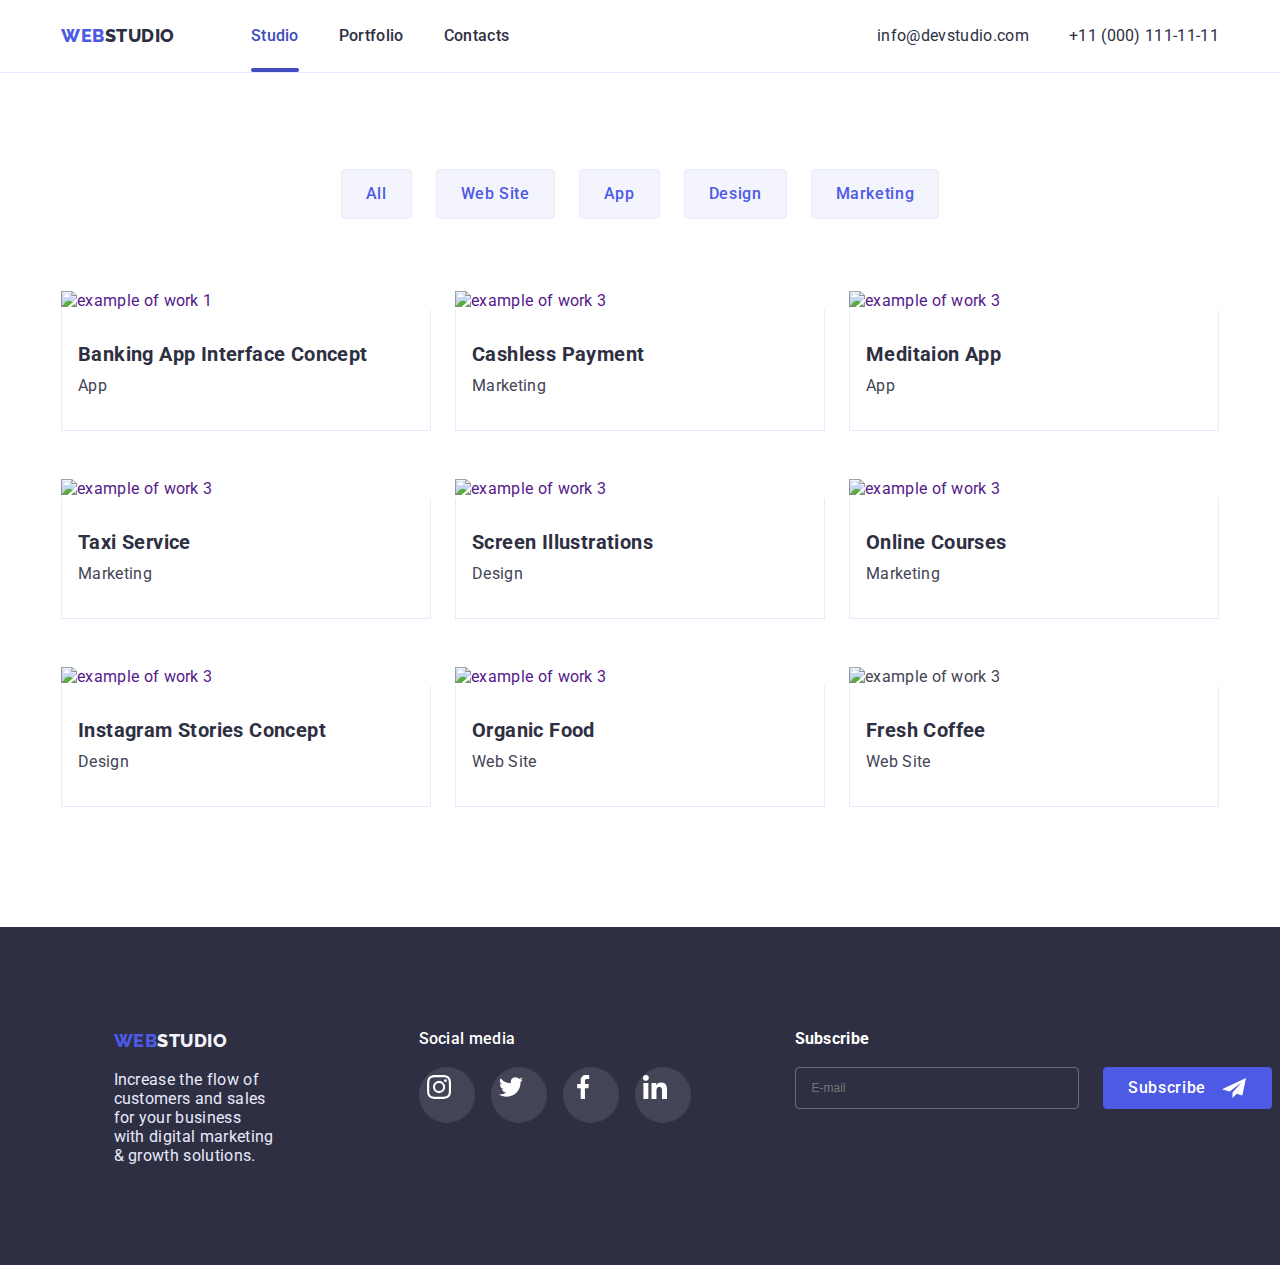
==== portfolio.html @ ab97c9da "mobile-navigation added" ====
<!DOCTYPE html>
<html lang="en">

<head>
    <meta charset="UTF-8">
    <meta http-equiv="X-UA-Compatible" content="IE=edge">
    <meta name="viewport" content="width=device-width, initial-scale=1.0">
    <title>Portfolio</title>
    <link href="https://fonts.googleapis.com/css2?family=Raleway:wght@800&family=Roboto:wght@400;500;700;900&display=swap"
        rel="stylesheet">
    <link rel="stylesheet" href="https://cdnjs.cloudflare.com/ajax/libs/modern-normalize/1.1.0/modern-normalize.min.css"
        integrity="sha512-wpPYUAdjBVSE4KJnH1VR1HeZfpl1ub8YT/NKx4PuQ5NmX2tKuGu6U/JRp5y+Y8XG2tV+wKQpNHVUX03MfMFn9Q=="
        crossorigin="anonymous" referrerpolicy="no-referrer" />
    <link rel="stylesheet" href="./css/styles.css">
</head>

<body>
    <header class="header">
        <div class="container header-navigation">
            <nav class="main-nav">
                <!-- logo and navigation-->
                <a href="./index.html" class="logo link"><span class="logo-part">Web</span>Studio</a>
                <!-- links -->
                <button type="button" class="menu-toggle js-open-menu" aria-expanded="false" aria-controls="mobile-menu">
                    <svg class="mobile-icon" aria-label="mobile menu switcher">
                        <use href="./images/icons.svg#icon-menu" class="icon-menu"></use>
                    </svg>
                </button>
    
                <ul class="site-nav list">
                    <li class="item"><a href="./index.html" class="link active-link">Studio</a></li>
                    <li class="item"><a href="./portfolio.html" class="link">Portfolio</a></li>
                    <li class="item"><a href="" class="link">Contacts</a></li>
                </ul>
            </nav>
            <address class="address-nav">
                <ul class="auth-nav list">
                    <li class="item"><a href="mailto:info@devstudio.com" class="contacts link">info@devstudio.com</a></li>
                    <li class="item"><a href="tel:+110001111111" class="contacts link">+11 (000) 111-11-11</a></li>
                </ul>
            </address>
        </div>
    </header>
    
    <main>

        <section class="section examples">
            <div class="container">
                <!-- bottons -->
                <ul class="list filter-btns">
                    <li class="item"> <button type="button" class="button btn-secondary">All</button></li>
                    <li class="item"> <button type="button" class="button btn-secondary">Web Site</button></li>
                    <li class="item"> <button type="button" class="button btn-secondary">App</button></li>
                    <li class="item"> <button type="button" class="button btn-secondary">Design</button></li>
                    <li class="item"> <button type="button" class="button btn-secondary">Marketing</button></li>
                
                </ul>
                
                <!-- examples of works -->
                <ul class="list works-list">
                    <!-- first row of examples -->
                    <li class="portfolio">
                        <a href="" class="link">
                            <div class="product-thumb">
                                <img src="./images/portfolio1.jpg" alt="example of work 1" class="work-example" width="360">
                                <div class="overlay">
                                    <p class="overlay-text">
                                        14 Stylish and User-Friendly App Design Concepts · Task Manager App · Calorie Tracker App · Exotic Fruit
                                        Ecommerce App ·
                                        Cloud Storage App
                                    </p>
                                </div>
                            </div>
                            
                            <div class="portfolio-content">
                                <h2 class="title">Banking App Interface Concept</h2>
                                <p class="text">App</p>
                            </div>
                        </a>
                    </li>
                    <li class="portfolio">
                        <a href="" class="link">
                            <div class="product-thumb">
                                <div class="overlay">
                                    <img src="./images/portfolio2.jpg" alt="example of work 3" class="work-example" width="360">
                                    <div class="overlay-text">
                                        <p>
                                            14 Stylish and User-Friendly App Design Concepts · Task Manager App · Calorie Tracker App · Exotic Fruit
                                            Ecommerce App ·
                                            Cloud Storage App
                                        </p>
                                    </div>
                                </div>
                            
                            </div>
                            
                            <div class="portfolio-content">
                                <h2 class="title">Cashless Payment</h2>
                                <p class="text">Marketing</p>
                            </div>
                        </a>
                    </li>
                    <li class="portfolio">
                        <a href="" class="link">
                            <div class="product-thumb">
                                <div class="overlay">
                                    <img src="./images/portfolio3.jpg" alt="example of work 3" class="work-example" width="360">
                                    <div class="overlay-text">
                                        <p>
                                            14 Stylish and User-Friendly App Design Concepts · Task Manager App · Calorie Tracker App · Exotic Fruit
                                            Ecommerce App ·
                                            Cloud Storage App
                                        </p>
                                    </div>
                                </div>
                            
                            </div>
                            
                            <div class="portfolio-content">
                                <h2 class="title">Meditaion App</h2>
                                <p class="text">App</p>
                            </div>
                        </a>
                    </li>
                    <!-- second row of examples -->
                    <li class="portfolio">
                        <a href="" class="link">
                            <div class="product-thumb">
                                <div class="overlay">
                                    <img src="./images/portfolio4.jpg" alt="example of work 3" class="work-example" width="360">
                                    <div class="overlay-text">
                                        <p>
                                            14 Stylish and User-Friendly App Design Concepts · Task Manager App · Calorie Tracker App · Exotic Fruit
                                            Ecommerce App ·
                                            Cloud Storage App
                                        </p>
                                    </div>
                                </div>
                            
                            </div>
                            
                            <div class="portfolio-content">
                                <h2 class="title">Taxi Service</h2>
                                <p class="text">Marketing</p>
                            </div>
                        </a>
                    </li>
                    <li class="portfolio">
                        <a href="" class="link">
                            <div class="product-thumb">
                                <div class="overlay">
                                    <img src="./images/portfolio5.jpg" alt="example of work 3" class="work-example" width="360">
                                    <div class="overlay-text">
                                        <p>
                                            14 Stylish and User-Friendly App Design Concepts · Task Manager App · Calorie Tracker App · Exotic Fruit
                                            Ecommerce App ·
                                            Cloud Storage App
                                        </p>
                                    </div>
                                </div>
                            
                            </div>
                            
                            <div class="portfolio-content">
                                <h2 class="title">Screen Illustrations</h2>
                                <p class="text">Design</p>
                            </div>
                        </a>
                    </li>
                    <li class="portfolio">
                        <a href="" class="link">
                            <div class="product-thumb">
                                <div class="overlay">
                                    <img src="./images/portfolio6.jpg" alt="example of work 3" class="work-example" width="360">
                                    <div class="overlay-text">
                                        <p>
                                            14 Stylish and User-Friendly App Design Concepts · Task Manager App · Calorie Tracker App · Exotic Fruit
                                            Ecommerce App ·
                                            Cloud Storage App
                                        </p>
                                    </div>
                                </div>
                            
                            </div>
                            
                            <div class="portfolio-content">
                                <h2 class="title">Online Courses</h2>
                                <p class="text">Marketing</p>
                            </div>
                        </a>
                    </li>
                    <!-- third row of examples -->
                    <li class="portfolio">
                        <a href="" class="link">
                            <div class="product-thumb">
                                <div class="overlay">
                                    <img src="./images/portfolio7.jpg" alt="example of work 3" class="work-example" width="360">
                                    <div class="overlay-text">
                                        <p>
                                            14 Stylish and User-Friendly App Design Concepts · Task Manager App · Calorie Tracker App · Exotic Fruit
                                            Ecommerce App ·
                                            Cloud Storage App
                                        </p>
                                    </div>
                                </div>
                            
                            </div>
                            
                            <div class="portfolio-content">
                                <h2 class="title">Instagram Stories Concept</h2>
                                <p class="text">Design</p>
                            </div>
                        </a>
                    </li>
                    <li class="portfolio">
                        <a href="" class="link">
                            <div class="product-thumb">
                                <div class="overlay">
                                    <img src="./images/portfolio8.jpg" alt="example of work 3" class="work-example" width="360">
                                    <div class="overlay-text">
                                        <p>
                                            14 Stylish and User-Friendly App Design Concepts · Task Manager App · Calorie Tracker App · Exotic Fruit
                                            Ecommerce App ·
                                            Cloud Storage App
                                        </p>
                                    </div>
                                </div>
                            
                            </div>
                            
                            <div class="portfolio-content">
                                <h2 class="title">Organic Food</h2>
                                <p class="text">Web Site</p>
                            </div>
                        </a>
                    </li>
                    <li class="portfolio">
                        <div class="product-thumb">
                            <div class="overlay">
                                <img src="./images/portfolio9.jpg" alt="example of work 3" class="work-example" width="360">
                                <div class="overlay-text">
                                    <p>
                                        14 Stylish and User-Friendly App Design Concepts · Task Manager App · Calorie Tracker App · Exotic Fruit
                                        Ecommerce App ·
                                        Cloud Storage App
                                    </p>
                                </div>
                            </div>
                        
                        </div>
                        <a href="" class="link">
                            
                            <div class="portfolio-content">
                                <h2 class="title">Fresh Coffee</h2>
                                <p class="text">Web Site</p>
                            </div>
                        </a>
                    </li>
                </ul>
            </div>
            
        </section>
    </main>
    <footer class="footer">
        <div class="container">
            <div class="footer-container">
                <!-- logo -->
                <div class="footer-info">
                    <a href="./index.html" class="logo link footer-logo"><span class="logo-part">Web</span>Studio</a>
                    <p class="footer-text">Increase the flow of customers and sales for your business with digital marketing
                        & growth
                        solutions.</p>
    
                </div>
                <!-- sicial media icons -->
                <div class="footer-social-media">
                    <h3 class="title">Social media</h3>
                    <ul class="list">
                        <li class="item">
                            <a href="#" class="link social-media-link">
                                <svg class="sc-md-icon">
                                    <use href="./images/icons.svg#icon-instagram"></use>
                                </svg>
                            </a>
                        </li>
                        <li class="item">
                            <a href="#" class="link social-media-link">
                                <svg class="sc-md-icon">
                                    <use href="./images/icons.svg#icon-twitter"></use>
                                </svg>
                            </a>
                        </li>
                        <li class="item">
                            <a href="#" class="link social-media-link">
                                <svg class="sc-md-icon">
                                    <use href="./images/icons.svg#icon-facebook"></use>
                                </svg>
                            </a>
                        </li>
                        <li class="item">
                            <a href="#" class="link social-media-link">
                                <svg class="sc-md-icon">
                                    <use href="./images/icons.svg#icon-linkedin"></use>
                                </svg>
                            </a>
                        </li>
                    </ul>
    
                </div>
    
                <form action="#" class="subscribe-form">
                    <h3 class="title footer-form-title">Subscribe</h3>
                    <div class="subscribe-field">
                        <label for="email" class="subscribe-field">
                            <input type="mail" name="email" id="email" placeholder="E-mail" class="mail-input">
                        </label>
                        <button type="submit" class=" button subscribe-button">
                            Subscribe
                            <svg class="subscribe-icon">
                                <use href="./images/icons.svg#icon-subscribe"></use>
                            </svg>
    
                        </button>
                    </div>
    
                </form>
    
    
            </div>
    
        </div>
    
    </footer>

    <!-- mobile menu -->
    <div class="menu-container js-menu-container" id="mobile-menu">
        <button class="menu-toggle js-close-menu">
            <svg class="mobile-icon-close">
                <use href="./images/icons.svg#icon-close"></use>
            </svg>
    
        </button>
        <div class="mobile-nav">
            <ul class="mobile-menu list">
                <li class="item"><a href="./index.html" class="link">Studio</a></li>
                <li class="item"><a href="./portfolio.html" class="link">Portfolio</a></li>
                <li class="item"><a href="" class="link">Contacts</a></li>
            </ul>
            <ul class="mobile-auth-nav list">
                <li class="item"><a href="mailto:info@devstudio.com" class="link mail">info@devstudio.com</a></li>
                <li class="item"><a href="tel:+110001111111" class="tel link">+11 (000) 111-11-11</a></li>
            </ul>
            <ul class="list soc-med-list">
                <li class="item">
                    <a href="" class="soc-med-link">
                        <svg class="soc-med-icon">
                            <use href="./images/icons.svg#icon-instagram"></use>
                        </svg>
                    </a>
                </li>
                <li class="item">
                    <a href="" class="soc-med-link">
                        <svg class="soc-med-icon">
                            <use href="./images/icons.svg#icon-twitter"></use>
                        </svg>
                    </a>
                </li>
                <li class="item">
                    <a href="" class="soc-med-link">
                        <svg class="soc-med-icon">
                            <use href="./images/icons.svg#icon-facebook"></use>
                        </svg>
                    </a>
                </li>
                <li class="item">
                    <a href="" class="soc-med-link">
                        <svg class="soc-med-icon">
                            <use href="./images/icons.svg#icon-linkedin"></use>
                        </svg>
                    </a>
                </li>
            </ul>
    
        </div>
    
    
    </div>
    
    <script src="./js/mobile-menu.js"></script>
</body>

</html>
---- css/styles.css ----
:root{
    --primary-text-color:#434455;
    --secondary-text-color: #2E2F42;
    --third-text-color: #E7E9FC;
    
    --primary-bg-color: #fff;
    --second-bg-color: #F4F4FD;
    

    --accent-color:#4D5AE5;
    --secondary-accent-color:#404BBF;
    --customers-color:#8E8F99;;
}
body{  
    
    color: var(--primary-text-color);
    font-family: Roboto, sans-serif;
    letter-spacing: 0.02em;
    margin: 0;
        
}
h1, h2, h3, h4, h5, h6, p, ul {
    margin: 0;
    /* margin-bottom: 0; */
    padding: 0;
}
/* ---------------common styles------------ */
@media screen and (min-width: 320px) {
    html, .header, .footer, .container, .section {
        overflow-x: hidden;
    }
    
}
.section {
    padding-bottom: 77px;
    padding-top: 77px;
}

@media screen and (min-width: 768px) {
    .section {
        padding-bottom: 96px;
        padding-top: 96px;
        /* padding-top: 120px; */
    }
}



.container {
    margin-left: auto;
    margin-right: auto;
    width: 100%;

}

@media screen and (min-width: 428px) {
    .container {
        max-width: 396px;
    }
}

@media screen and (min-width: 768px) {
    .container {
        max-width: 768px;
    }
}

@media screen and (min-width: 1200px) {
    .container {
        max-width: 1158px;
    }
}

.logo{
    color: var(--secondary-text-color);
    font-family: Raleway, sans-serif;;
    font-weight: 800;
    font-size: 18px;
    letter-spacing: 0.03em;
    text-transform: uppercase;
    line-height: 1.17;
}
.logo-part{
    color: var(--accent-color);
}
.hero-title {
    /*h1*/
    font-size: 36px;
    color: var(--primary-bg-color);
    letter-spacing: 0.02em;
    line-height: 1.07;
    text-align: center;
    /* margin-top: 0; */
    margin-bottom: 72px;
    margin-left: auto;
    margin-right: auto;

}

@media screen and (max-width: 767px) {
    .hero-title {
        width: calc(100% - 112px);
        max-width: 318px;
    }
}

@media screen and (min-width: 768px) {
    .hero-title {
        width: 496px;
        font-size: 56px;
        margin-bottom: 40px;
    }
}

@media screen and (min-width: 1200px) {
    .hero-title {
        
        text-align: center;
        margin: 0 auto 48px auto;
        width: 496px;


    }
}
/* h2 */
.section-title{
    font-size: 36px;
    line-height: 1.11;
    color: var(--secondary-text-color);
    text-transform: capitalize;
    text-align: center;
    letter-spacing: 0.02em;
}
/* h3 */
.title{
    font-size: 20px;
    color: var(--secondary-text-color);
    line-height: 1.2;
    letter-spacing: 0.02em;
    margin-bottom: 1px;
}

/* p */
.text{
    line-height: 1.5;
    color: var(--primary-text-color);
}
/* ul */
.list{
    list-style: none;
}
.link{
    text-decoration: none;
}


.button {

    color: var(--primary-bg-color);
    background-color: var(--accent-color);
    border-radius: 4px;
    border: 1px solid transparent;
    font-family: Roboto, sans-serif;
    letter-spacing: 0.04em;
    font-size: 16px;
    font-weight: 500;
    line-height: 1.5;
    cursor: pointer;
    min-width: 169px;
    text-align: center;
    padding: 16px 32px;
    transition-property: color, background-color, box-shadow;
    transition-duration: 250ms;
    transition-timing-function: cubic-bezier(0.4, 0, 0.2, 1);
}

.button:hover,
.button:focus {
    color: var(--primary-bg-color);
    background-color: var(--secondary-accent-color);
    box-shadow: 0px 4px 4px rgba(0, 0, 0, 0.15);
}
/* main title color 2E2F42*/
/* main text color #434455*/
/* second background color  #F4F4FD*/
/* accent color (hover/focus)  #4D5AE5*/


/* ------------ header and footer styles --------------- */
.header{
    border-bottom:  1px solid var(--third-text-color);
}
.main-nav {
    display: flex;
    align-items: center;
}

@media screen and (max-width: 767px) {
    .header {
        padding: 24px 16px;
    }
    .site-nav, .address-nav {
        display: none;
    }
    .header {
        margin-bottom: 77px;
    }
    
    .main-nav {
        display: flex;
        justify-content:space-between ;
        align-items: center;
       
    }
    .menu-toggle{
        width:40px;
        height: 40px;
        background-color: transparent;
        border: none;
        
        cursor: pointer;
    }
    .mobile-icon{
        display: inline-block;
        width: 32px;
        height: 22px;
        stroke:#2E2F42;
        stroke-linecap: round; 
        stroke-linejoin: round; 
         stroke-width: 3px;
    }
}
@media screen and (min-width: 767px) {

    .menu-toggle {
        display: none;
    }
    .container.header-navigation {
        display: flex;
        align-items: center;
    
    }
    .main-nav {
    display: flex;
    align-items: center;
    }
        .site-nav {
            display: flex;
            margin-left: 76px;
        }
    
        .site-nav .item:not(:last-child) {
            margin-right: 40px;
        }
    
        .site-nav .link {
            display: block;
            padding-top: 24px;
            padding-bottom: 24px;
    
            color: var(--secondary-text-color);
            font-weight: 500;
            font-size: 16px;
            line-height: 1.5;
            letter-spacing: 0.02em;
            transition-property: color;
            transition-duration: 250ms;
            transition-timing-function: cubic-bezier(0.4, 0, 0.2, 1);
    
        }
    
        .site-nav .link:hover,
        .site-nav .link:focus {
            color: var(--secondary-accent-color);
        }
    
        .site-nav .active-link {
            position: relative;
            color: var(--secondary-accent-color);
        }
    
        .site-nav .active-link::after {
            content: '';
    
            position: absolute;
            bottom: 0;
            left: 0;
    
            width: 100%;
            height: 4px;
            background-color: var(--secondary-accent-color);
            border-radius: 2px;
    
        }
    
        .address-nav {
            display: flex;
            margin-left: auto;
    
        }
    
        .auth-nav {
            display: flex;
        }
    
        .auth-nav .item:not(:last-child) {
            margin-right: 40px;
        }
    
        .auth-nav .contacts {
            font-size: 16px;
            color: var(--secondary-text-color);
            line-height: 1.5;
            letter-spacing: 0.02em;
            font-style: normal;
            transition-property: color;
            transition-duration: 250ms;
            transition-timing-function: cubic-bezier(0.4, 0, 0.2, 1);
    
        }
    
        .auth-nav .contacts:hover,
        .auth-nav .contacts:focus {
    
            color: var(--secondary-accent-color);
    
        }
    
}

/* Footer */
.footer {
    padding-top: 96px;
    padding-bottom: 96px;
    background-color: var(--secondary-text-color);
    color: var(--third-text-color);
}

.footer-container {
    display: flex;
    

}
.footer-logo {
    color: var(--second-bg-color);
    line-height: 1.5;
    letter-spacing: 0.03em;
    margin-bottom: 16px;
}
.footer-social-media .title {
    font-size: 16px;
    line-height: 1.5;
    font-weight: 500;
    color: var(--primary-bg-color);
    margin-bottom: 16px;
}
.footer-info .footer-text {
    margin-top: 16px;
}
.footer-social-media .list {
    display: flex;
    justify-content: center;
    gap: 16px;


}

.social-media-link {
    display: inline-block;
    height: 40px;
    width: 40px;
    background-color: var(--primary-text-color);
    color: var(--primary-bg-color);
    border-radius: 50%;
    padding: 8px;
    transition-property: background-color;
    transition-duration: 250ms;
    transition-timing-function: cubic-bezier(0.4, 0, 0.2, 1);

}

.social-media-link:hover,
.social-media-link:focus {
    background-color: #31D0AA;

}

.sc-md-icon {
    display: block;
    width: 24px;
    height: 24px;
    top: 50%;
    left: 50%;
    fill: currentColor;
}
@media screen and (max-width: 767px) {
    

    .footer-container {
        flex-direction: column;
        gap: 72px;
        justify-content: center;
    }
        .container .footer-info {
            width: 268px;
            margin-right: auto;
            margin-left: auto;
    }
    .footer-logo {
        margin-left: auto;
        margin-right: auto;
        text-align: center;
        
    }
    .footer-social-media {
        margin-right: auto;
        margin-left: auto;
            
    }
    .footer-social-media .title {
        margin-left: auto;
        margin-right: auto;
        text-align: center;
                    
    }
}

@media screen and (min-width: 768px) {
    .footer .container{
        margin-left: auto;
        margin-right: auto;
        
    }
    .footer-container {
        flex-wrap: wrap;
        justify-content: left;
        }
    .container .footer-info {
         width: 264px;
    
    }

}
@media screen and (min-width: 768px) and (max-width: 1999px) {
    .footer {
            padding-left: 105px;
        }
    .footer-container {
        gap: 72px 24px;
    }
}

@media screen and (min-width: 1200px) {
    .footer {
        padding-top: 100px;
        padding-bottom: 100px;
        
        background-color: var(--secondary-text-color);
        color: var(--third-text-color);
    }
    .footer-container {
        flex-wrap: nowrap;
        flex-direction: row;
        justify-content: center;
    }
    .container .footer-info {
        width: 264px;
        margin-right: 0;
    }
    .footer-social-media {
        margin-right: 80px;
         margin-left: 120px;
    }
    
}

 /* footer-form */

 .footer-form-title{
    font-size: 16px;
    margin-bottom: 16px;
    line-height: 1.5;
    color: var(--primary-bg-color)
 }
 .subscribe-field{
    display: flex;
    align-items: center;
    gap: 16px;
 }
 .mail-input{
    
    padding-left: 16px;
    padding-top: 8px;
    padding-bottom: 8px;
    font-size: 12px;
    line-height: 2;
    background-color: transparent;
    color: var(--third-text-color);
    border: 1px solid rgba(255, 255, 255, 0.3);
    border-radius: 4px;
 }

 .subscribe-button{
    padding: 8px 24px;
    display: flex;
    gap: 16px;
    justify-content: center;
    align-items: center;
}

 .subscribe-icon{
    width: 24px;
    height: 24px;
    /* margin-left: 16px; */
    fill: currentColor;
 }
 @media screen and (max-width: 767px){
    .footer-form-title {
        text-align:center ;
    }
    .subscribe-field {
        flex-direction: column;
        justify-content: center;
    }
    .mail-input {
        width: 396px;
    }
    
 }
  @media screen and (min-width: 768px) {
           .subscribe-field {
          flex-direction: row;
          gap:  24px;
          
      }
    .mail-input {
        width: 264px;
    }

  }
  @media screen and (min-width: 768px) {
    
  }
 
/* --------------main part styles---------- */

/* hero section */
 
.hero {
    background-color: #2E2F42;
    text-align: center;
    
    margin-left: auto;
    margin-right: auto;
    background: linear-gradient(to right, rgba(46, 47, 66, 0.7), rgba(46, 47, 66, 0.7)),url(../images/bg-image.jpg);
    
    background-position: center;
    background-repeat: no-repeat;
    background-size: cover;
   
}
@media screen and (max-width: 767px) {
    .hero {
        width: 100%;
        max-width: 428px;
        max-height: 432px;
        padding: 112px 0;
    }
}



@media screen and (min-width: 768px) {
    .hero {
        
        max-width: 768px;
        height: 436px;
        padding: 112px 0 108px 0;
        
    }
}

@media screen and (min-width: 1200px) {
    .hero {
        max-width: 1440px;
        height: 600px;
        padding: 188px 0;
    }
}

/* ---------- values, services, teammembers sections--- */

section.services {
    padding-top: 0;
    

}
.services .section-title,
.team .section-title, .customers .section-title {
    margin-bottom: 72px;
}
img.teammember,
.service-list img,
img.worke-xample {
    display: block;
}



/*-------ADVANTAGES--------- */
.advantages-list .title {
    margin-bottom: 8px;
    font-size: 36px;
}

.advantages-list .text {
    font-size: 16px;
}
@media screen and (max-width: 767px){
    .values .container {
        padding-right: 16px;
        padding-left: 16px;
    }
    .advantages-list .item:not(:last-child) {
        margin-bottom: 72px;
    }
}

@media screen and (max-width: 1999px) {
    .advantages-list .thumb {
        display: none;
    }
    .advantages-list .title {
        text-align: center;
        margin-right: auto;
        margin-left: auto;
    }
}


@media screen and (min-width: 768px) {
    .values .container{
        padding-right: 15px;
        padding-left: 15px;
        
    }
    .advantages-list.list{
        display: flex;
        flex-wrap: wrap;
    }
        
    .service-list.list{
        display: flex;
        flex-wrap: wrap;
    }

.advantages-list .item:nth-child(odd) {
    margin-right: 24px;
}

    .advantages-list .item {
        flex-basis: calc((100% - 24px)/2);
    }
        
        
}
@media screen and (min-width: 1200px) {

    .advantages-list .item {
        flex-basis: calc((100% - 24px*3)/4);
            /* 264px; */
    
        }
    .advantages-list.list{
        display: flex;
        flex-wrap: nowrap;
    }
    .advantages-list .thumb {
        display: flex;
        height: 112px;
        background-color: var(--second-bg-color);
        margin-bottom: 8px;
        color: var(--secondary-text-color);
        align-items: center;
        justify-content: center;
    }
    
    .advantages-list .item:not(:last-child) {
        margin-right: 24px;
    }
    .advantages-list .title {
       font-size: 20px;
    }
    
    .advantages-list {
        gap: 24px;
    }
}

.thumb .advantage-icon{
    fill: currentColor;
    display: inline-block;
    width: 64px;
    height: 64px;
}

@media screen and (max-width: 1999px) {
    section.services {
        display: none;
    }
}

.service-list.list {
    display: flex;
    flex-wrap: wrap;
    gap: 24px;
}

.service-list .item {
    flex-basis: content;

}

section.services {
    padding-top: 0;


}


/* TEAM */
.section.team{
background-color: var(--second-bg-color);
}


.team-list .team-item {
    background-color: var(--primary-bg-color);
    box-shadow: 0px 1px 6px rgba(46, 47, 66, 0.08), 0px 1px 1px rgba(46, 47, 66, 0.16), 0px 2px 1px rgba(46, 47, 66, 0.08);
    border-radius: 0px 0px 4px 4px;
}
    

@media screen and (max-width: 767px) {
    .section.team{
        padding-top: 96px;
        padding-bottom: 128px;
    }
    .team .container{
        padding-right: 82px;
        padding-left: 52px;
    }
    .team-list {
         display: inline-block;
        
        
        }
    .team-list .item{
        margin-right: auto;
            margin-left: auto;
    }
    
    .team-list .team-item:not(:last-child) {
        margin-bottom: 72px;
    }
}
@media screen and (min-width: 768px) {
    .section.team {
        padding-bottom: 104px;
    }
    .team-list {
        display: flex;
        flex-wrap: wrap;
        justify-content: center;
        gap: 64px 24px;
    }

    .team-list .item {
        overflow: hidden;

    }
}
@media screen and (min-width: 1200px) {
    .team-list {
        display: flex;
        gap: 24px;
    }
    .list.team-list .item {
        flex-basis: 264px;
    }
}
.team-list .team-info {
    text-align: center;
    padding-top: 32px;
    padding-bottom: 32px;
    padding-left: 16px;
    padding-right: 16px;
}
.team-info .text{
    margin-bottom: 8px;
}



.team-list .title {
    margin-bottom: 8px;
}

.team-list .teammember {
    display: block;
}



.team-info .list{
    display: flex;
    gap:24px;
    justify-content: center;
}

.soc-med-link{
    width: 40px;
    height: 40px;
    display: inline-block;
    background-color: var(--accent-color);
    color: var(--primary-bg-color);
    border-radius: 50%;
    padding: 12px;
    transition-property: background-color;
    transition-duration: 250ms;
    transition-timing-function: cubic-bezier(0.4, 0, 0.2, 1);
}
.soc-med-link:hover, .soc-med-link:focus{
    background-color: var(--secondary-accent-color);
    
}
.soc-med-icon{
    width: 16px;
    height: 16px;
    fill:currentColor;
}



/* customers */
.customers-list {
    display: flex;
    flex-wrap: wrap;
    gap: 72px 16px;
    justify-content: center;
}

.customer-item .link {
    display: inline-block;
    border: 1px solid var(--customers-color);
    border-radius: 4px;
    color: var(--customers-color);
    transition-property: border-color, color;
    transition-duration: 250ms;
    transition-timing-function: cubic-bezier(0.4, 0, 0.2, 1);
}

.customer-icon {
    display: block;
    fill: currentColor;
}


.customer-item .link:hover,
.customer-item .link:focus {
    border-color: var(--secondary-accent-color);
    color: var(--secondary-accent-color);
}
.customers-list .item {
    flex-basis: calc((100% - 16px)/2);
}
.customer-icon {
    width: 110px;
    height: 56px;
    transition-property: fill;
    transition-duration: 250ms;
    transition-timing-function: cubic-bezier(0.4, 0, 0.2, 1);
}
.customer-item .link {
    width: 190px;
    height: 88px;
    padding: 16px 40px;
}


@media screen and (min-width: 768px) {
    .customers .container{
        width: 552px;
        padding: 0;
    }
    .customers-list {
        flex-wrap: wrap;
        column-gap: 24px;
        row-gap: 72px;
    }
    .customers-list .item {
         flex-basis: calc((100% - 2*24px)/3);
    }

    .customer-icon {
        width: 104px;
        height: 56px;
    }

    .customer-item .link {
        width: 168px;
        height: 88px;
        padding: 16px 31px;
    }
}

@media screen and (min-width: 1200px) {
    .customers .container {
            width: 1128px;
        
        }
    .customers-list {
        flex-wrap: nowrap;
        gap: 24px;
    }


}

/* .customers-list{
    display: flex;
    justify-content: center;
    gap: 24px;
}

.customer-item .link{
    display: inline-block;
    width: 168px;
    height: 88px;
    padding: 16px 31px;
    border: 1px solid var(--customers-color);
    border-radius: 4px;
    color: var(--customers-color);
    transition-property: border-color, color;
    transition-duration: 250ms;
    transition-timing-function: cubic-bezier(0.4, 0, 0.2, 1);
}
.customer-item .link:hover, .customer-item .link:focus{
        border-color: var(--secondary-accent-color);
        color: var(--secondary-accent-color);
}
 */

/* PORTFOLIO page */


.button.btn-secondary {
    color: var(--accent-color);
    background-color: var(--second-bg-color);
    border-color: var(--third-text-color);
    
    min-width: 69px;
    padding: 12px 24px;

    transition-property: background-color, color, box-shadow, border;
    transition-duration: 250ms;
    transition-timing-function: cubic-bezier(0.4, 0, 0.2, 1);


}
.button.btn-secondary:hover,
.button.btn-secondary:focus {
    color: var(--primary-bg-color);
    background-color: var(--secondary-accent-color);
    border: none;
    box-shadow: 0px 3px 1px rgba(0, 0, 0, 0.1), 0px 2px 1px rgba(0, 0, 0, 0.08), 0px 2px 2px rgba(0, 0, 0, 0.12);

}
.examples {
    padding-top: 96px;
    padding-bottom: 120px;
   
}
.list.filter-btns{
    display: flex;
    column-gap: 24px;
    justify-content: center;
    margin-bottom: 72px;

}
.list.works-list {
    display: flex;
    flex-wrap: wrap;
    
    
}
img.work-example {
    display: block;

}
.list.works-list .portfolio{
 flex-basis: calc((100% - 2*24px)/3);
}
.portfolio {
    margin-bottom: 48px;
    margin-right: 24px;
    transition-property: box-shadow;
    transition-duration: 250ms;
    transition-timing-function: cubic-bezier(0.4, 0, 0.2, 1);

    
    /* outline: 1px solid green; */

}
.portfolio:hover, .portfolio:focus{
    box-shadow: 0px 1px 6px rgba(46, 47, 66, 0.08), 0px 1px 1px rgba(46, 47, 66, 0.16), 0px 2px 1px rgba(46, 47, 66, 0.08);
}
.portfolio .link {
/* width: 100%; */
}
.portfolio:nth-last-child(-n + 3) {
    margin-bottom: 0;
    
}

.portfolio:nth-child(3n+3) {
    margin-right: 0;

}
.portfolio-content{ 
    padding-left: 16px;
    padding-bottom: 32px;
    padding-top: 32px;
    border-right: 1px solid var(--third-text-color);
    border-left: 1px solid var(--third-text-color);
    border-bottom: 1px solid var(--third-text-color);
   
}
.portfolio-content .title{
    margin-bottom: 8px;
}
.product-thumb{
    position: relative;
}

 .overlay::before {
     display: inline-block;
     content: "";
     position: absolute;
     top: 0;
     left: 0;
     width: 100%;
     height: 100%;
     background-color: #4D5AE5;
     opacity: 0;
     transition-property: opacity, transform;
     transition-duration: 250ms;
     transition-timing-function: cubic-bezier(0.4, 0, 0.2, 1);
     transform: scaleY(0);
     /* transform: translateY(100%); */
     transform-origin: bottom;

 }

 .portfolio:hover .overlay::before, .portfolio:focus .overlay::before {
     opacity: 1;
     transform: scaleY(1);
     /* transform: translateY(0); */
 }
.overlay-text{
    color: var(--second-bg-color);
    opacity: 0;
    position: absolute;
        top: 40px;
        left: 32px;
        right: 32px;
        transform: translateY(260px);
        opacity: 0;
        transition-property: opacity, transform;
        transition-duration: 250ms;
        transition-timing-function: cubic-bezier(0.4, 0, 0.2, 1);
}
.portfolio:hover .overlay-text, .portfolio:focus .overlay-text {
    transform: translateY(0);
    opacity: 1;
}

/* MODAL window */
.backdrop{
    position: fixed;
    top:0;
    left:0;
    
    display: flex;
    justify-content: center;
    align-items: center;
    padding: 20px 0;
    width: 100%;
    height: 100%;

    background-color: rgba(46, 47, 66, 0.4);
    transition-property: opacity, transform, background-color, visibility;
    transition-duration: 250ms;
     transition-timing-function: cubic-bezier(0.4, 0, 0.2, 1);
}
.backdrop.is-hidden {
    opacity: 0;
    pointer-events: none;
    visibility: hidden;
}
.modal {
    width: 100%;
    height: 100%;
    max-width: 394px;
    max-height: 586px;
    position: relative;
    
    /* left: 50%;
    top: 50%;
    transform: translate(-50%, -50%); */

    background-color: var(--primary-bg-color);
    opacity: 1;
    transition-property: opacity,
        transform,
        background-color,
        visibility;
    transition-duration: 250ms;
    transition-timing-function: cubic-bezier(0.4, 0, 0.2, 1);

    padding: 72px 16px 24px 16px;
    overflow-y: scroll;

}

@media screen and (min-width: 768px) {
   
    .modal {
        max-width: 408px;
        padding: 72px 24px 24px 24px;
    }
}
@media screen and (min-width: 1200px) {
    .backdrop {
        padding: 20px 0;
    }
    .modal {
        max-width: 408px;
         max-height: 576px;
        overflow-y: hidden;
    }

}



.modal .close-button{
    position: absolute;
    top: 24px;
    right: 24px;

    width: 24px;
    height: 24px;
    background-color: var(--third-text-color);
    color: #000;
    border: 1px solid rgba(0, 0, 0, 0.1);
    border-radius: 50%;
    margin:0;
    
    cursor: pointer;
    transition-property: color, background-color; 
    transition-duration: 250ms;
    transition-timing-function: cubic-bezier(0.4, 0, 0.2, 1);
   
    
}
.modal .close-button:hover, .modal .close-button:focus{
    background-color: var(--secondary-accent-color);
    color: var(--primary-bg-color);
}
.close-button .close-icon{
    display: block;
    width: 8px;
    height: 8px;

    fill: currentColor;
    margin: 0;
    position: absolute;
    top: 50%;
    left: 50%;
    transform: translate(-50%, -50%);
     
}

.form-description{
    margin-bottom: 16px;
    text-align: center;
    line-height: 1.5;
    font-weight: 500;
}
/* .form-list{
    list-style: none;
    display: flex;
    flex-direction: column;
    justify-content: center;
    gap: 8px;
    margin-bottom: 16px;
} */

.modal-label{
    max-width: 360px;
    display: flex;
    flex-direction: column;
    gap: 4px;
    color:var(--customers-color);
    font-size: 12px;
    line-height: 1.16;
    position: relative;
    margin-bottom: 8px;
    height: 58px;


}
.form-input{
    border: 1px solid rgba(33, 33, 33, 0.2);
    border-radius: 4px;
    padding-left: 16px;
    padding-top:8px;
    padding-bottom: 8px;
    transition-property: color, border;
    transition-duration: 250ms;
    transition-timing-function: cubic-bezier(0.4, 0, 0.2, 1);
    outline: 0px;
    color: var(--secondary-text-color);
    padding-left: 38px;
    
    

}
.form-input:focus-visible, .form-input:focus{
    border: 1px solid var(--accent-color) ;
    color: var(--accent-color);
    
}

.input-icon{
    width: 18px;
    height: 24px;
    position: absolute;
    top: 21px;
    left: 16px;
    
    display: inline-block;
    fill: var(--secondary-text-color);
    transition-property: fill;
    transition-duration: 250ms;
    transition-timing-function: cubic-bezier(0.4, 0, 0.2, 1);
}
.form-input:focus-visible + .input-icon,
.form-input:focus + .input-icon {
    fill: var(--accent-color);

}
.textarea-label{
    height: 138px;
}
.textarea{
    resize: none;
    padding-left: 16px;
    height: 120px;
}
.textarea:placeholder {
    color: rgb(117, 117, 117, 0.5)
}
.modal-checkbox{
    display: block;
    margin-bottom: 24px;
    margin-top: 16px;
    font-size: 12px;
    position: relative;
    padding-left: 24px;
}
.form-button{
    text-align: center;
}
.checkbox{
    appearance: none;
    -webkit-appearance: none;
    -moz-appearance: none;
}

.click-icon{
    display: inline-block;
    width: 16px;
    height: 16px;
    background-color: #fff;
    fill: #fff;
    position: absolute;
    top: -1px;
    left: 0px;
    border: 1.25px solid var(--secondary-text-color);
    border-radius: 2px;
    transition-property: fill, border, background-color;
    transition-duration: 250ms;
    transition-timing-function: cubic-bezier(0.4, 0, 0.2, 1);
}
.checkbox:checked + .click-icon{
    background-color: var(--secondary-accent-color);
    fill: #fff;
    border: none;
}
/* MOBILE MENU */
.menu-container {
    position: fixed;
    top: 0;
    left: 0;
    width: 100vw;
    height: 100vh;
    padding: 80px 50px 40px 40px;
    
    background-color: var(--primary-bg-color);
    z-index: 2;

    transform: translateX(100%);
    transition-property: transform;
    transition-duration: 250ms;
    transition-timing-function: cubic-bezier(0.4, 0, 0.2, 1);
    overflow-y: scroll;
    
}
.menu-container.is-open {
    transform: translateX(0);
}
.menu-toggle.js-close-menu{
    position: absolute;
    top: 40px;
    right: 40px;
    
    width: 24px;
    height: 24px;
    background-color: var(--third-text-color);
    color: #000;
    border: 1px solid rgba(0, 0, 0, 0.1);
    border-radius: 50%;
    margin: 0;
    
    cursor: pointer;
    transition-property: color, background-color;
    transition-duration: 250ms;
    transition-timing-function: cubic-bezier(0.4, 0, 0.2, 1);

}
.menu-toggle.js-close-menun:hover,
.menu-toggle.js-close-menu:focus {
    background-color: var(--secondary-accent-color);
    color: var(--primary-bg-color);
}
.mobile-icon-close{
    display: block;
    width: 8px;
    height: 8px;
    fill: currentColor;
     margin: 0;
     position: absolute;
    top: 50%;
    left: 50%;
    transform: translate(-50%, -50%);
}

/*  */
.mobile-nav{
    width:100vw;
    height: 100vh;
    max-width: 428px;
    max-height: 796px;
}
.mobile-menu  {
    margin-bottom: 284px;
}
.mobile-menu .item:not(:last-child){
    margin-bottom: 40px;
}
.mobile-menu .link {
    display: block;
    
    color: var(--secondary-text-color);
    font-weight: 500;
    font-size: 36px;
    font-weight: 700;
    line-height: 1.5;
    letter-spacing: 0.02em;
    transition-property: color;
    transition-duration: 250ms;
    transition-timing-function: cubic-bezier(0.4, 0, 0.2, 1);

}

.mobile-menu .link:hover,
.mobile-menu .link:focus {
    color: var(--secondary-accent-color);
}
.mobile-auth-nav{
    margin-bottom: 48px;
}
.mobile-auth-nav .link{
    color:var(--primary-text-color);
    transition-property: color;
        transition-duration: 250ms;
        transition-timing-function: cubic-bezier(0.4, 0, 0.2, 1);
        font-size: 20px;

}
.mobile-auth-nav .link:hover, .mobile-auth-nav .link:focus{
    color: var(--accent-color);
}
.mobile-auth-nav .item{
    margin-bottom: 40px;
}
.tel.link{
    font-size: 36px;
    font-weight: 600px;
    
}
.menu-container .soc-med-list{
    display:flex;
    gap: 56px
}
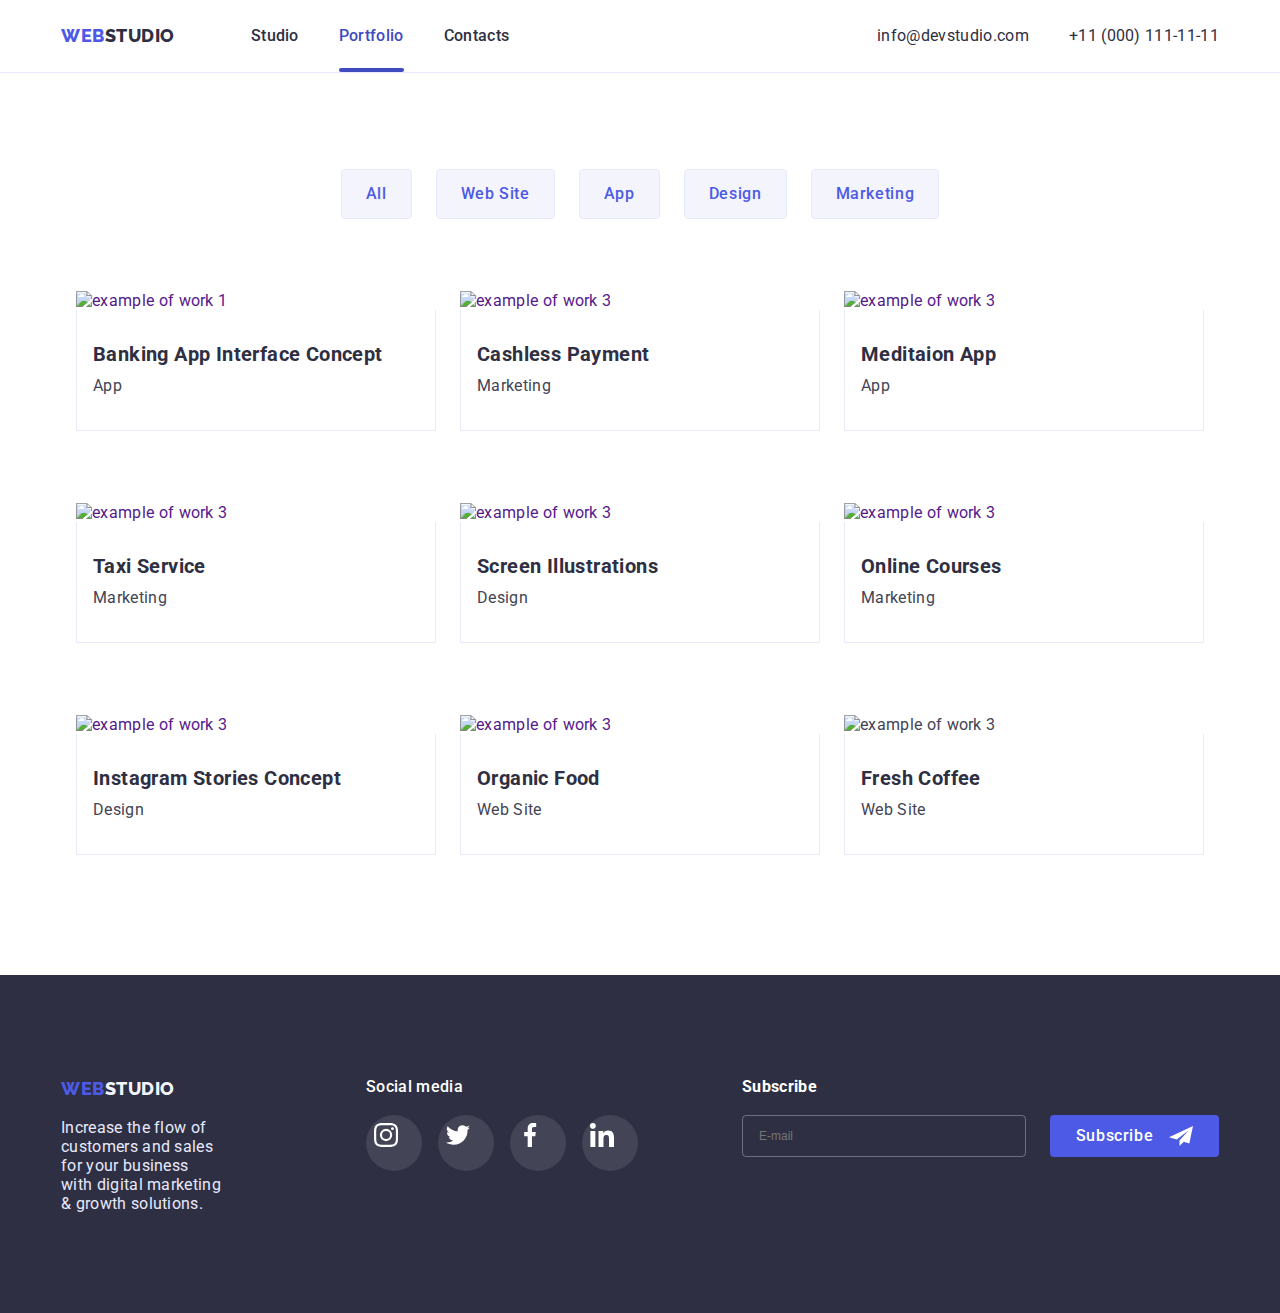
==== commit a54399e4: "hero bg-img" ====
--- a/portfolio.html
+++ b/portfolio.html
@@ -28,8 +28,8 @@
                 </button>
     
                 <ul class="site-nav list">
-                    <li class="item"><a href="./index.html" class="link active-link">Studio</a></li>
-                    <li class="item"><a href="./portfolio.html" class="link">Portfolio</a></li>
+                    <li class="item"><a href="./index.html" class="link">Studio</a></li>
+                    <li class="item"><a href="./portfolio.html" class="link active-link">Portfolio</a></li>
                     <li class="item"><a href="" class="link">Contacts</a></li>
                 </ul>
             </nav>
@@ -62,7 +62,7 @@
                     <li class="portfolio">
                         <a href="" class="link">
                             <div class="product-thumb">
-                                <img src="./images/portfolio1.jpg" alt="example of work 1" class="work-example" width="360">
+                                <img srcset="./images/portfolio1.jpg 1x, ./images/portfolio1@2x.jpg 2x" src="./images/portfolio1.jpg" alt="example of work 1" class="work-example" width="360">
                                 <div class="overlay">
                                     <p class="overlay-text">
                                         14 Stylish and User-Friendly App Design Concepts · Task Manager App · Calorie Tracker App · Exotic Fruit
@@ -82,7 +82,7 @@
                         <a href="" class="link">
                             <div class="product-thumb">
                                 <div class="overlay">
-                                    <img src="./images/portfolio2.jpg" alt="example of work 3" class="work-example" width="360">
+                                    <img srcset="./images/portfolio2.jpg 1x, ./images/portfolio2@2x.jpg 2x" src="./images/portfolio2.jpg" alt="example of work 3" class="work-example" width="360">
                                     <div class="overlay-text">
                                         <p>
                                             14 Stylish and User-Friendly App Design Concepts · Task Manager App · Calorie Tracker App · Exotic Fruit
@@ -104,7 +104,7 @@
                         <a href="" class="link">
                             <div class="product-thumb">
                                 <div class="overlay">
-                                    <img src="./images/portfolio3.jpg" alt="example of work 3" class="work-example" width="360">
+                                    <img srcset="./images/portfolio3.jpg 1x, ./images/portfolio3@2x.jpg 2x" src="./images/portfolio3.jpg" alt="example of work 3" class="work-example" width="360">
                                     <div class="overlay-text">
                                         <p>
                                             14 Stylish and User-Friendly App Design Concepts · Task Manager App · Calorie Tracker App · Exotic Fruit
@@ -127,7 +127,7 @@
                         <a href="" class="link">
                             <div class="product-thumb">
                                 <div class="overlay">
-                                    <img src="./images/portfolio4.jpg" alt="example of work 3" class="work-example" width="360">
+                                    <img srcset="./images/portfolio4.jpg 1x, ./images/portfolio4@2x.jpg 2x" src="./images/portfolio4.jpg" alt="example of work 3" class="work-example" width="360">
                                     <div class="overlay-text">
                                         <p>
                                             14 Stylish and User-Friendly App Design Concepts · Task Manager App · Calorie Tracker App · Exotic Fruit
@@ -149,7 +149,7 @@
                         <a href="" class="link">
                             <div class="product-thumb">
                                 <div class="overlay">
-                                    <img src="./images/portfolio5.jpg" alt="example of work 3" class="work-example" width="360">
+                                    <img srcset="./images/portfolio5.jpg 1x, ./images/portfolio5@2x.jpg 2x" src="./images/portfolio5.jpg" alt="example of work 3" class="work-example" width="360">
                                     <div class="overlay-text">
                                         <p>
                                             14 Stylish and User-Friendly App Design Concepts · Task Manager App · Calorie Tracker App · Exotic Fruit
@@ -171,7 +171,7 @@
                         <a href="" class="link">
                             <div class="product-thumb">
                                 <div class="overlay">
-                                    <img src="./images/portfolio6.jpg" alt="example of work 3" class="work-example" width="360">
+                                    <img srcset="./images/portfolio6.jpg 1x, ./images/portfolio6@2x.jpg 2x" src="./images/portfolio6.jpg" alt="example of work 3" class="work-example" width="360">
                                     <div class="overlay-text">
                                         <p>
                                             14 Stylish and User-Friendly App Design Concepts · Task Manager App · Calorie Tracker App · Exotic Fruit
@@ -194,7 +194,7 @@
                         <a href="" class="link">
                             <div class="product-thumb">
                                 <div class="overlay">
-                                    <img src="./images/portfolio7.jpg" alt="example of work 3" class="work-example" width="360">
+                                    <img srcset="./images/portfolio7.jpg 1x, ./images/portfolio7@2x.jpg 2x" src="./images/portfolio7.jpg" alt="example of work 3" class="work-example" width="360">
                                     <div class="overlay-text">
                                         <p>
                                             14 Stylish and User-Friendly App Design Concepts · Task Manager App · Calorie Tracker App · Exotic Fruit
@@ -216,7 +216,7 @@
                         <a href="" class="link">
                             <div class="product-thumb">
                                 <div class="overlay">
-                                    <img src="./images/portfolio8.jpg" alt="example of work 3" class="work-example" width="360">
+                                    <img srcset="./images/portfolio8.jpg 1x, ./images/portfolio8@2x.jpg 2x" src="./images/portfolio8.jpg" alt="example of work 3" class="work-example" width="360">
                                     <div class="overlay-text">
                                         <p>
                                             14 Stylish and User-Friendly App Design Concepts · Task Manager App · Calorie Tracker App · Exotic Fruit
@@ -237,7 +237,7 @@
                     <li class="portfolio">
                         <div class="product-thumb">
                             <div class="overlay">
-                                <img src="./images/portfolio9.jpg" alt="example of work 3" class="work-example" width="360">
+                                <img srcset="./images/portfolio9.jpg 1x, ./images/portfolio9@2x.jpg 2x" src="./images/portfolio9.jpg" alt="example of work 3" class="work-example" width="360">
                                 <div class="overlay-text">
                                     <p>
                                         14 Stylish and User-Friendly App Design Concepts · Task Manager App · Calorie Tracker App · Exotic Fruit
--- a/css/styles.css
+++ b/css/styles.css
@@ -17,8 +17,12 @@
     font-family: Roboto, sans-serif;
     letter-spacing: 0.02em;
     margin: 0;
-        
-}
+    
+        
+}
+/* *{
+    outline: 1px solid green;
+} */
 h1, h2, h3, h4, h5, h6, p, ul {
     margin: 0;
     /* margin-bottom: 0; */
@@ -26,7 +30,7 @@
 }
 /* ---------------common styles------------ */
 @media screen and (min-width: 320px) {
-    html, .header, .footer, .container, .section {
+    html, .header, .footer, .container, .section, .backdrop, .menu-container{
         overflow-x: hidden;
     }
     
@@ -54,19 +58,23 @@
 }
 
 @media screen and (min-width: 428px) {
-    .container {
-        max-width: 396px;
+    .container, .footer-container {
+        width: 396px;
     }
 }
 
 @media screen and (min-width: 768px) {
     .container {
-        max-width: 768px;
+        width: 768px;
+    }
+    .footer-container{
+        width: 552px;
     }
 }
 
 @media screen and (min-width: 1200px) {
-    .container {
+    .container, .footer-container {
+        width: 100%;
         max-width: 1158px;
     }
 }
@@ -202,9 +210,7 @@
     .site-nav, .address-nav {
         display: none;
     }
-    .header {
-        margin-bottom: 77px;
-    }
+    
     
     .main-nav {
         display: flex;
@@ -230,7 +236,7 @@
          stroke-width: 3px;
     }
 }
-@media screen and (min-width: 767px) {
+@media screen and (min-width: 768px) {
 
     .menu-toggle {
         display: none;
@@ -327,6 +333,20 @@
         }
     
 }
+@media screen and (min-width: 768px) and (max-width: 1200px) {
+    .auth-nav {
+        flex-direction: column;
+
+    }
+
+    .auth-nav .contacts.link {
+        margin-left: auto;
+    }
+
+    .auth-nav .item:not(:last-child) {
+        margin-right: 0;
+    }
+}
 
 /* Footer */
 .footer {
@@ -337,8 +357,10 @@
 }
 
 .footer-container {
+    margin-right: auto;
+    margin-left: auto;
     display: flex;
-    
+     
 
 }
 .footer-logo {
@@ -356,6 +378,16 @@
 }
 .footer-info .footer-text {
     margin-top: 16px;
+}
+
+@media screen and (max-width: 767px){
+    .footer-info{
+        text-align: center;
+        }
+    
+        .footer-info .footer-text {
+            text-align: left;
+        }
 }
 .footer-social-media .list {
     display: flex;
@@ -426,11 +458,7 @@
 }
 
 @media screen and (min-width: 768px) {
-    .footer .container{
-        margin-left: auto;
-        margin-right: auto;
-        
-    }
+    
     .footer-container {
         flex-wrap: wrap;
         justify-content: left;
@@ -442,9 +470,7 @@
 
 }
 @media screen and (min-width: 768px) and (max-width: 1999px) {
-    .footer {
-            padding-left: 105px;
-        }
+    
     .footer-container {
         gap: 72px 24px;
     }
@@ -454,7 +480,7 @@
     .footer {
         padding-top: 100px;
         padding-bottom: 100px;
-        
+        padding-left: 0;
         background-color: var(--secondary-text-color);
         color: var(--third-text-color);
     }
@@ -514,6 +540,20 @@
     /* margin-left: 16px; */
     fill: currentColor;
  }
+  @media screen and (max-width: 480px){
+    .mail-input {
+            width: 100%;
+            max-width: 396px;
+    
+        }
+    /*  */
+  }
+@media screen and (min-width: 480px) and (max-width: 767px){
+    .mail-input {
+            width: 396px;
+    
+        }
+}
  @media screen and (max-width: 767px){
     .footer-form-title {
         text-align:center ;
@@ -522,9 +562,7 @@
         flex-direction: column;
         justify-content: center;
     }
-    .mail-input {
-        width: 396px;
-    }
+    
     
  }
   @media screen and (min-width: 768px) {
@@ -549,42 +587,97 @@
 .hero {
     background-color: #2E2F42;
     text-align: center;
-    
+    width: 100%;
+    max-width: 428px;
+    max-height: 432px;
+    padding: 112px 0;
     margin-left: auto;
     margin-right: auto;
-    background: linear-gradient(to right, rgba(46, 47, 66, 0.7), rgba(46, 47, 66, 0.7)),url(../images/bg-image.jpg);
+    background: linear-gradient(to right, rgba(46, 47, 66, 0.7), rgba(46, 47, 66, 0.7)), url(../images/mobile-bg-img.jpg);
     
     background-position: center;
     background-repeat: no-repeat;
     background-size: cover;
    
 }
-@media screen and (max-width: 767px) {
+
+@media screen and (min-width: 768px) {
     .hero {
         width: 100%;
-        max-width: 428px;
-        max-height: 432px;
-        padding: 112px 0;
-    }
-}
-
-
-
-@media screen and (min-width: 768px) {
+        max-width: 768px;
+        max-height: 436px;
+        padding-top: 112px;
+        padding-bottom: 108px;
+
+    }
+}
+@media screen and (min-width: 1200px) {
     .hero {
-        
+        width: 100%;
+        max-width: 1440px;
+        max-height: 600px;
+        padding-top: 188px;
+        padding-bottom: 188px;
+
+    }
+}
+@media (min-device-pixel-ratio: 2),
+(-webkit-min-device-pixel-ratio: 2),
+(min-resolution: 192dpi),
+(min-resolution: 2dppx) {
+    .hero {
+        background: linear-gradient(to right, rgba(46, 47, 66, 0.7), rgba(46, 47, 66, 0.7)), url(../images/mobile-bg-img@2x.jpg);
+        background-position: center;
+        background-repeat: no-repeat;
+        background-size: cover;
+    }
+}
+
+
+
+
+@media screen and (min-width: 481px) and (max-width: 767px) {
+    .hero {
+        background: linear-gradient(to right, rgba(46, 47, 66, 0.7), rgba(46, 47, 66, 0.7)), url(../images/tablet-bg-img.jpg);
         max-width: 768px;
         height: 436px;
         padding: 112px 0 108px 0;
-        
-    }
-}
-
+        background-size: cover;
+        
+    }
+}
+@media screen and (min-width: 768px) and (max-width: 1199px),
+(min-device-pixel-ratio: 2),
+(-webkit-min-device-pixel-ratio: 2),
+(min-resolution: 192dpi),
+(min-resolution: 2dppx) {
+    .hero {
+        background: linear-gradient(to right, rgba(46, 47, 66, 0.7), rgba(46, 47, 66, 0.7)), url(../images/tablet-bg-img@2x.jpg);
+        background-position: center;
+        background-repeat: no-repeat;
+        background-size: cover;
+    }
+}
 @media screen and (min-width: 1200px) {
     .hero {
         max-width: 1440px;
         height: 600px;
         padding: 188px 0;
+        
+        background: linear-gradient(to right, rgba(46, 47, 66, 0.7), rgba(46, 47, 66, 0.7)), url(../images/bg-image.jpg);
+        background-size: cover;
+    }
+}
+
+@media screen and (min-width: 1200px), (min-device-pixel-ratio: 2),
+(-webkit-min-device-pixel-ratio: 2),
+(min-resolution: 192dpi),
+(min-resolution: 2dppx) {
+    .hero {
+        background: linear-gradient(to right, rgba(46, 47, 66, 0.7), rgba(46, 47, 66, 0.7)), url(../images/bg-image@2x.jpg);
+        background-position: center;
+        background-repeat: no-repeat;
+        background-size: cover;
     }
 }
 
@@ -624,17 +717,18 @@
     .advantages-list .item:not(:last-child) {
         margin-bottom: 72px;
     }
+        .advantages-list .title {
+            text-align: center;
+            margin-right: auto;
+            margin-left: auto;
+        }
 }
 
 @media screen and (max-width: 1999px) {
     .advantages-list .thumb {
         display: none;
     }
-    .advantages-list .title {
-        text-align: center;
-        margin-right: auto;
-        margin-left: auto;
-    }
+    
 }
 
 
@@ -647,16 +741,18 @@
     .advantages-list.list{
         display: flex;
         flex-wrap: wrap;
+        gap: 72px 24px;
     }
         
     .service-list.list{
         display: flex;
         flex-wrap: wrap;
-    }
-
-.advantages-list .item:nth-child(odd) {
+        
+    }
+
+/* .advantages-list .item:nth-child(odd) {
     margin-right: 24px;
-}
+} */
 
     .advantages-list .item {
         flex-basis: calc((100% - 24px)/2);
@@ -674,6 +770,7 @@
     .advantages-list.list{
         display: flex;
         flex-wrap: nowrap;
+        gap: 24px;
     }
     .advantages-list .thumb {
         display: flex;
@@ -685,9 +782,9 @@
         justify-content: center;
     }
     
-    .advantages-list .item:not(:last-child) {
+    /* .advantages-list .item:not(:last-child) {
         margin-right: 24px;
-    }
+    } */
     .advantages-list .title {
        font-size: 20px;
     }
@@ -747,8 +844,7 @@
         padding-bottom: 128px;
     }
     .team .container{
-        padding-right: 82px;
-        padding-left: 52px;
+        text-align: center;
     }
     .team-list {
          display: inline-block;
@@ -976,11 +1072,7 @@
     box-shadow: 0px 3px 1px rgba(0, 0, 0, 0.1), 0px 2px 1px rgba(0, 0, 0, 0.08), 0px 2px 2px rgba(0, 0, 0, 0.12);
 
 }
-.examples {
-    padding-top: 96px;
-    padding-bottom: 120px;
-   
-}
+
 .list.filter-btns{
     display: flex;
     column-gap: 24px;
@@ -988,45 +1080,93 @@
     margin-bottom: 72px;
 
 }
-.list.works-list {
-    display: flex;
-    flex-wrap: wrap;
-    
-    
-}
 img.work-example {
     display: block;
 
 }
-.list.works-list .portfolio{
- flex-basis: calc((100% - 2*24px)/3);
-}
-.portfolio {
-    margin-bottom: 48px;
-    margin-right: 24px;
-    transition-property: box-shadow;
-    transition-duration: 250ms;
-    transition-timing-function: cubic-bezier(0.4, 0, 0.2, 1);
-
-    
-    /* outline: 1px solid green; */
-
-}
+        .portfolio {
+    
+            transition-property: box-shadow;
+            transition-duration: 250ms;
+            transition-timing-function: cubic-bezier(0.4, 0, 0.2, 1);
+        }
+
+@media screen and (max-width: 767px){
+    .examples{
+        
+        margin-bottom: 0;
+        padding-top: 48px;
+        
+        padding-bottom: 16px;
+    }
+    .list.filter-btns {
+     flex-wrap: wrap;
+     row-gap: 16px;
+     justify-content: left;
+     padding-left: 16px;
+     margin-bottom: 48px;
+    }
+    .list.works-list .portfolio{
+         margin-right: auto;
+         margin-left: auto;
+         margin-bottom: 48px;
+        width: 100%;
+        max-width: 396px;
+        overflow: hidden;
+    }
+    img.work-example {
+        width: 396px;
+    }
+}
+@media screen and (min-width: 768px){
+    .examples {
+            padding-top: 64px;
+           
+            padding-right: 16px;
+        }
+    .list.works-list {
+            display: flex;
+            flex-wrap: wrap;
+            gap: 72px 24px;
+            justify-content: center;
+    }
+    .list.works-list .portfolio {
+        flex-basis: calc((100% - 24px)/2);
+        max-width: 356px;
+        
+    }
+        img.work-example {
+            width: 356px;
+        }
+}
+@media screen and (min-width: 1200px) {
+    
+    .examples {
+            padding-top: 96px;
+            padding-bottom: 120px;
+            padding-left: 0;
+            padding-right: 0
+        }
+
+    .list.works-list .portfolio {
+        flex-basis: calc((100% - 2*24px)/3);
+        max-width: 360px;
+        gap: 48px 24px; 
+    }
+         img.work-example {
+             width: 360px;
+         }
+    
+    
+}
+
+
+
 .portfolio:hover, .portfolio:focus{
     box-shadow: 0px 1px 6px rgba(46, 47, 66, 0.08), 0px 1px 1px rgba(46, 47, 66, 0.16), 0px 2px 1px rgba(46, 47, 66, 0.08);
 }
-.portfolio .link {
-/* width: 100%; */
-}
-.portfolio:nth-last-child(-n + 3) {
-    margin-bottom: 0;
-    
-}
-
-.portfolio:nth-child(3n+3) {
-    margin-right: 0;
-
-}
+
+
 .portfolio-content{ 
     padding-left: 16px;
     padding-bottom: 32px;
@@ -1102,6 +1242,7 @@
     transition-property: opacity, transform, background-color, visibility;
     transition-duration: 250ms;
      transition-timing-function: cubic-bezier(0.4, 0, 0.2, 1);
+     overflow-y: hidden;
 }
 .backdrop.is-hidden {
     opacity: 0;
@@ -1110,9 +1251,8 @@
 }
 .modal {
     width: 100%;
-    height: 100%;
+    
     max-width: 394px;
-    max-height: 586px;
     position: relative;
     
     /* left: 50%;
@@ -1129,16 +1269,19 @@
     transition-timing-function: cubic-bezier(0.4, 0, 0.2, 1);
 
     padding: 72px 16px 24px 16px;
-    overflow-y: scroll;
-
-}
-
+    overflow-y: hidden;
+    overflow-x: hidden;
+
+}
+@media screen and (min-width: 480px) {
+    .modal {
+        height: 100%;
+        max-height: 586px;
+     }
+}
 @media screen and (min-width: 768px) {
    
-    .modal {
-        max-width: 408px;
-        padding: 72px 24px 24px 24px;
-    }
+    
 }
 @media screen and (min-width: 1200px) {
     .backdrop {
@@ -1147,7 +1290,7 @@
     .modal {
         max-width: 408px;
          max-height: 576px;
-        overflow-y: hidden;
+        
     }
 
 }
@@ -1314,8 +1457,8 @@
     position: fixed;
     top: 0;
     left: 0;
-    width: 100vw;
-    height: 100vh;
+    width: 100%;
+    height: 100%;
     padding: 80px 50px 40px 40px;
     
     background-color: var(--primary-bg-color);
@@ -1325,7 +1468,9 @@
     transition-property: transform;
     transition-duration: 250ms;
     transition-timing-function: cubic-bezier(0.4, 0, 0.2, 1);
-    overflow-y: scroll;
+    overflow-y: hidden;
+    overflow-x: hidden;
+    
     
 }
 .menu-container.is-open {
@@ -1369,13 +1514,24 @@
 
 /*  */
 .mobile-nav{
-    width:100vw;
-    height: 100vh;
+    width:100%;
+    height: 100%;
     max-width: 428px;
     max-height: 796px;
-}
-.mobile-menu  {
+    margin-left: auto;
+    margin-right: auto;
+    display: flex;
+    flex-direction: column;
+    justify-content: space-evenly;
+    
+}
+
+/* .mobile-menu  {
     margin-bottom: 284px;
+    
+} */
+.mobile-menu-contacts{
+    margin-top: auto;
 }
 .mobile-menu .item:not(:last-child){
     margin-bottom: 40px;
@@ -1421,7 +1577,10 @@
     font-weight: 600px;
     
 }
+
 .menu-container .soc-med-list{
-    display:flex;
+    display: flex;
+    flex-wrap: wrap;
     gap: 56px
 }
+
